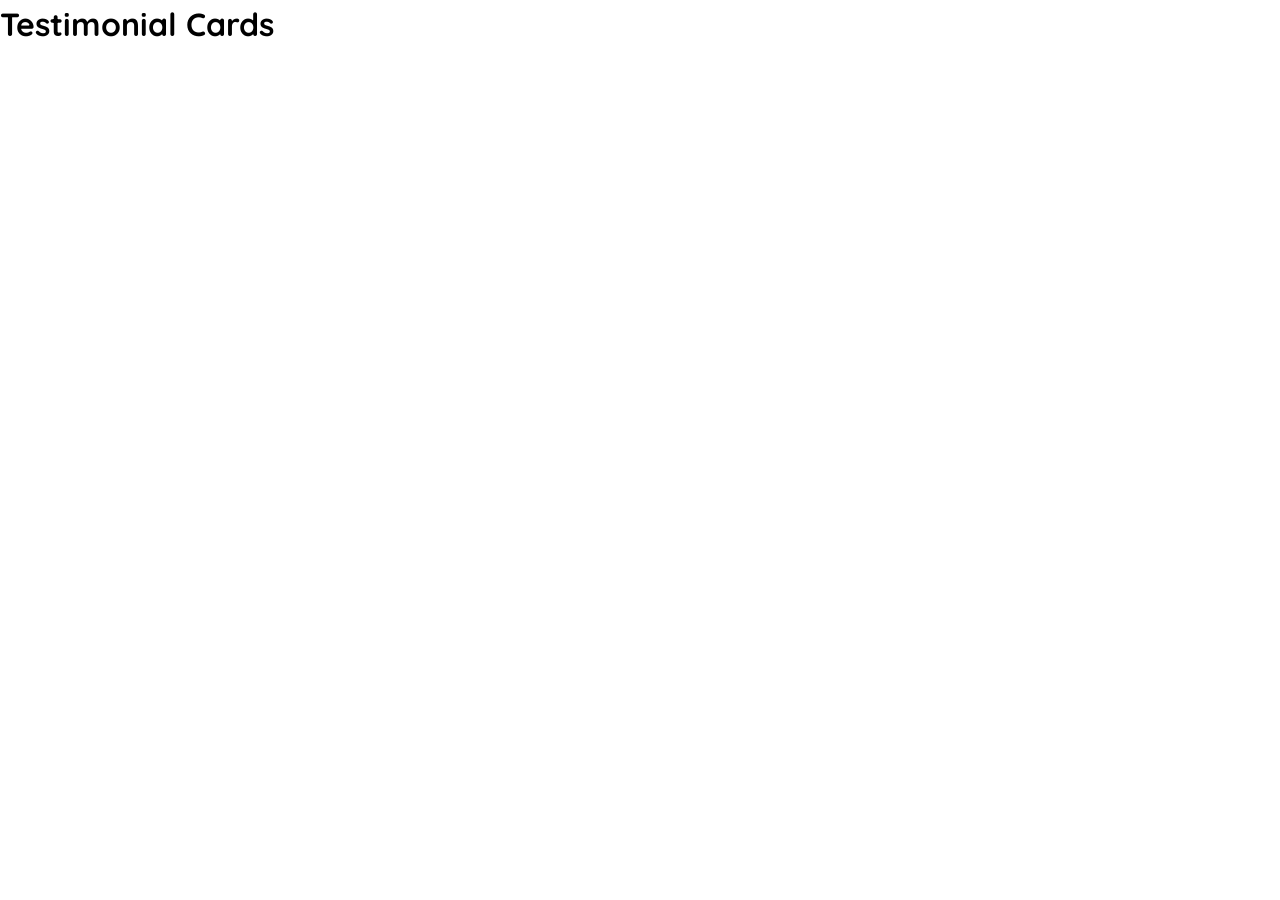
==== 05-Testimonial-Cards/index.html @ e966568e "Inisialisasi frontend project testimonial card" ====
<!doctype html>
<html lang="en">
  <head>
    <meta charset="UTF-8" />
    <meta name="viewport" content="width=device-width, initial-scale=1.0" />
    <link rel="preconnect" href="https://fonts.googleapis.com" />
    <link rel="preconnect" href="https://fonts.gstatic.com" crossorigin />
    <link
      href="https://fonts.googleapis.com/css2?family=Poppins:ital,wght@0,100;0,200;0,300;0,400;0,500;0,600;0,700;0,800;0,900;1,100;1,200;1,300;1,400;1,500;1,600;1,700;1,800;1,900&family=Quicksand:wght@300..700&display=swap"
      rel="stylesheet"
    />
    <link rel="stylesheet" href="./style.css" />
    <title>Testimonial Cards</title>
  </head>
  <body>
    <div class="container">
      <h1>Testimonial Cards</h1>
      <div class="testimonial">
        <div class="card-1"></div>
      </div>
    </div>
  </body>
</html>
---- 05-Testimonial-Cards/style.css ----
/* 1. Use a more-intuitive box-sizing model */
*,
*::before,
*::after {
  box-sizing: border-box;
  font-family: "Quicksand", sans-serif;
}

/* 2. Remove default margin */
*:not(dialog) {
  margin: 0;
}

/* 3. Enable keyword animations */
@media (prefers-reduced-motion: no-preference) {
  html {
    interpolate-size: allow-keywords;
  }
}

body {
  /* 4. Add accessible line-height */
  line-height: 1.5;
  /* 5. Improve text rendering */
  -webkit-font-smoothing: antialiased;
}

/* 6. Improve media defaults */
img,
picture,
video,
canvas,
svg {
  display: block;
  max-width: 100%;
}

/* 7. Inherit fonts for form controls */
input,
button,
textarea,
select {
  font: inherit;
}

/* 8. Avoid text overflows */
p,
h1,
h2,
h3,
h4,
h5,
h6 {
  overflow-wrap: break-word;
}

/* 9. Improve line wrapping */
p {
  text-wrap: pretty;
}
h1,
h2,
h3,
h4,
h5,
h6 {
  text-wrap: balance;
}

/*
  10. Create a root stacking context
*/
#root,
#__next {
  isolation: isolate;
}
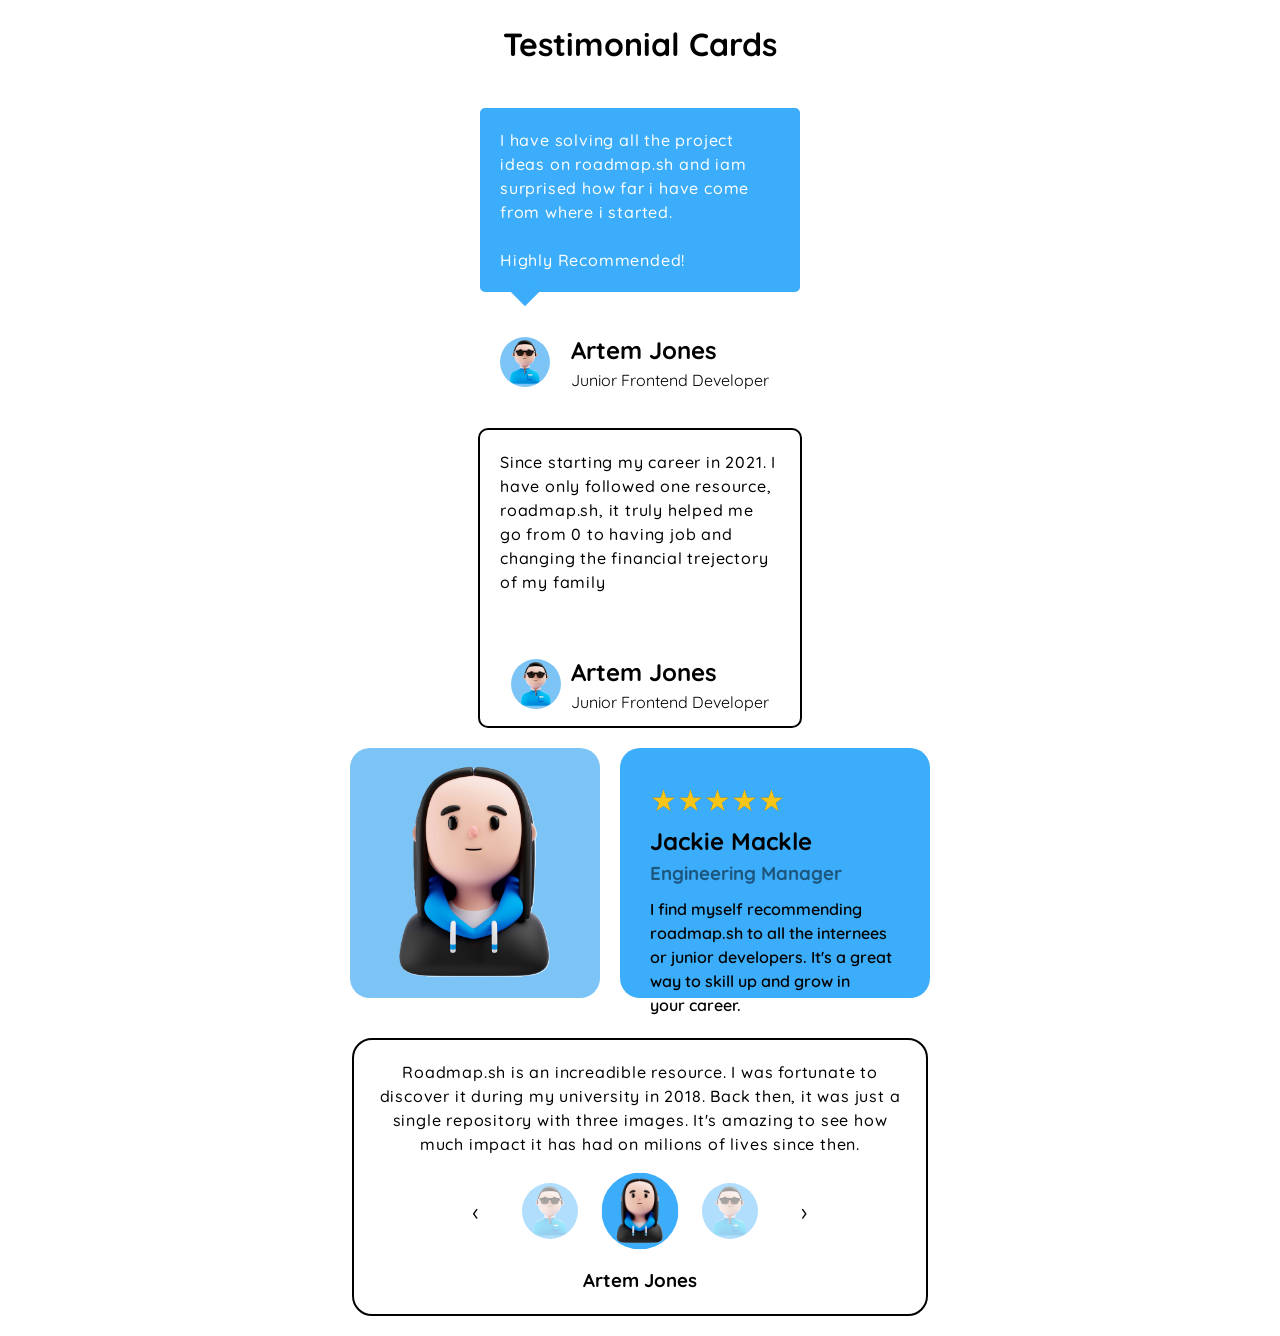
==== commit e809f3f7: "Membuat project testimonial card" ====
--- a/05-Testimonial-Cards/index.html
+++ b/05-Testimonial-Cards/index.html
@@ -15,8 +15,83 @@
   <body>
     <div class="container">
       <h1>Testimonial Cards</h1>
-      <div class="testimonial">
-        <div class="card-1"></div>
+
+      <div class="testimonial-container">
+        <!-- Testimonial 1 -->
+        <div class="testimonial-card-1">
+          <div class="testimonial-text">
+            <p>I have solving all the project ideas on roadmap.sh and iam surprised how far i have come from where i started.</p>
+            <br />
+            <p>Highly Recommended!</p>
+          </div>
+          <div class="testimonial-profile">
+            <img src="./img/male.png" alt="" />
+
+            <div class="testimonial-name">
+              <h2>Artem Jones</h2>
+              <p>Junior Frontend Developer</p>
+            </div>
+          </div>
+        </div>
+
+        <!-- Testimonial 2 -->
+        <div class="testimonial-card-2">
+          <div class="testimonial-text">
+            <p>Since starting my career in 2021. I have only followed one resource, roadmap.sh, it truly helped me go from 0 to having job and changing the financial trejectory of my family</p>
+          </div>
+          <div class="testimonial-profile">
+            <img src="./img/male.png" alt="" />
+
+            <div class="testimonial-name">
+              <h2>Artem Jones</h2>
+              <p>Junior Frontend Developer</p>
+            </div>
+          </div>
+        </div>
+
+        <!-- Testimonial 3 -->
+        <div class="testimonial-card-3">
+          <img src="./img/female.png" alt="" />
+          <div class="testimonial-detail">
+            <div class="rating">
+              <div class="stars-bg">★★★★★</div>
+              <div class="stars-fill" style="width: 100%">★★★★★</div>
+            </div>
+            <h2>Jackie Mackle</h2>
+            <h3>Engineering Manager</h3>
+            <p>I find myself recommending roadmap.sh to all the internees or junior developers. It's a great way to skill up and grow in your career.</p>
+          </div>
+        </div>
+
+        <!-- Testimonial 4 -->
+        <div class="testimonial-card-4">
+          <div class="testimonial-text">
+            <p>
+              Roadmap.sh is an increadible resource. I was fortunate to discover it during my university in 2018. Back then, it was just a single repository with three images. It's amazing to see how much impact it has had on milions of
+              lives since then.
+            </p>
+          </div>
+          <div class="testimonial-slider">
+            <button class="nav prev">‹</button>
+
+            <div class="track">
+              <div class="item">
+                <img src="./img/male.png" />
+              </div>
+              <div class="item active">
+                <img src="./img/female.png" />
+              </div>
+              <div class="item">
+                <img src="./img/male.png" />
+              </div>
+            </div>
+
+            <button class="nav next">›</button>
+          </div>
+          <div class="testimonial-name">
+            <h3>Artem Jones</h3>
+          </div>
+        </div>
       </div>
     </div>
   </body>
--- a/05-Testimonial-Cards/style.css
+++ b/05-Testimonial-Cards/style.css
@@ -74,3 +74,213 @@
 #__next {
   isolation: isolate;
 }
+
+.container {
+  display: flex;
+  flex-direction: column;
+  align-items: center;
+}
+
+.container h1 {
+  margin: 20px 0;
+}
+
+.testimonial-container {
+  display: flex;
+  width: 50%;
+  justify-content: space-evenly;
+  flex-wrap: wrap;
+}
+
+.testimonial-card-1 {
+  width: 50%;
+  max-height: 300px;
+  margin: 20px;
+}
+
+.testimonial-text {
+  max-width: 320px;
+  background-color: #3badfa;
+  padding: 20px;
+  border-radius: 5px;
+  position: relative;
+}
+
+.testimonial-text::before {
+  content: "";
+  width: 20px;
+  height: 20px;
+  background-color: #3badfa;
+  position: absolute;
+  bottom: -10px;
+  left: 35px;
+  transform: rotate(45deg);
+}
+
+.testimonial-text p {
+  letter-spacing: 0.8px;
+  font-weight: 500;
+  color: white;
+}
+
+.testimonial-profile {
+  margin: 20px 0;
+  padding: 0 20px;
+  max-width: 320px;
+  display: flex;
+  align-items: center;
+}
+
+.testimonial-profile img {
+  width: 50px;
+  background-color: #7bc4f5;
+  border-radius: 50%;
+  margin-right: 10px;
+}
+
+.testimonial-card-2 {
+  width: auto;
+  max-height: 300px;
+  border-radius: 10px;
+  display: flex;
+  flex-direction: column;
+  align-items: center;
+  border: 2px solid black;
+}
+
+.testimonial-card-2 .testimonial-text {
+  background-color: transparent;
+  border-radius: 0;
+}
+.testimonial-card-2 .testimonial-text p {
+  color: black;
+}
+
+.testimonial-card-2 .testimonial-text::before {
+  display: none;
+}
+
+.testimonial-card-3 {
+  width: 100%;
+  display: flex;
+  margin: 20px 30px;
+  justify-content: space-evenly;
+  max-height: 250px;
+}
+
+.testimonial-card-3 img {
+  max-width: 250px;
+  background-color: #7bc4f5;
+  border-radius: 20px;
+  margin-right: 20px;
+}
+
+.testimonial-detail {
+  max-width: 500px;
+  background-color: #3badfa;
+  padding: 30px;
+  border-radius: 20px;
+}
+
+.rating {
+  position: relative;
+  display: inline-block;
+  font-size: 30px;
+}
+
+.stars-bg {
+  color: #555;
+}
+
+.stars-fill {
+  position: absolute;
+  top: 0;
+  left: 0;
+  color: #f5c518;
+  overflow: hidden;
+  white-space: nowrap;
+}
+
+.testimonial-card-3 .testimonial-detail h3 {
+  color: rgba(0, 0, 0, 0.5);
+}
+
+.testimonial-card-3 .testimonial-detail {
+  /* max-width: 600px; */
+}
+
+.testimonial-card-3 .testimonial-detail p {
+  margin-top: 10px;
+  font-weight: 600;
+}
+
+.testimonial-card-4 {
+  width: 90%;
+  display: flex;
+  margin: 20px;
+  border-radius: 20px;
+  border: 2px solid black;
+  flex-direction: column;
+}
+
+.testimonial-card-4 .testimonial-text {
+  background-color: transparent;
+  max-width: 100%;
+}
+
+.testimonial-card-4 .testimonial-text::before {
+  display: none;
+}
+
+.testimonial-card-4 .testimonial-text p {
+  color: black;
+  text-align: center;
+}
+
+.testimonial-slider {
+  display: flex;
+  align-items: center;
+  gap: 20px;
+  justify-content: center;
+}
+
+.track {
+  display: flex;
+}
+
+.track .item {
+  margin: 0 10px;
+}
+
+.track .item {
+  width: 70px;
+  height: 70px;
+  border-radius: 50%;
+  overflow: hidden;
+  opacity: 0.4;
+  transform: scale(0.8);
+  transition: all 0.3s ease;
+}
+
+.item img {
+  width: 100%;
+  height: 100%;
+  object-fit: cover;
+  background-color: #3badfa;
+}
+
+.track .item.active {
+  opacity: 1;
+  transform: scale(1.1);
+}
+
+.nav {
+  background: none;
+  border: none;
+  font-size: 24px;
+  cursor: pointer;
+}
+
+.testimonial-name {
+  margin: 20px auto;
+}
